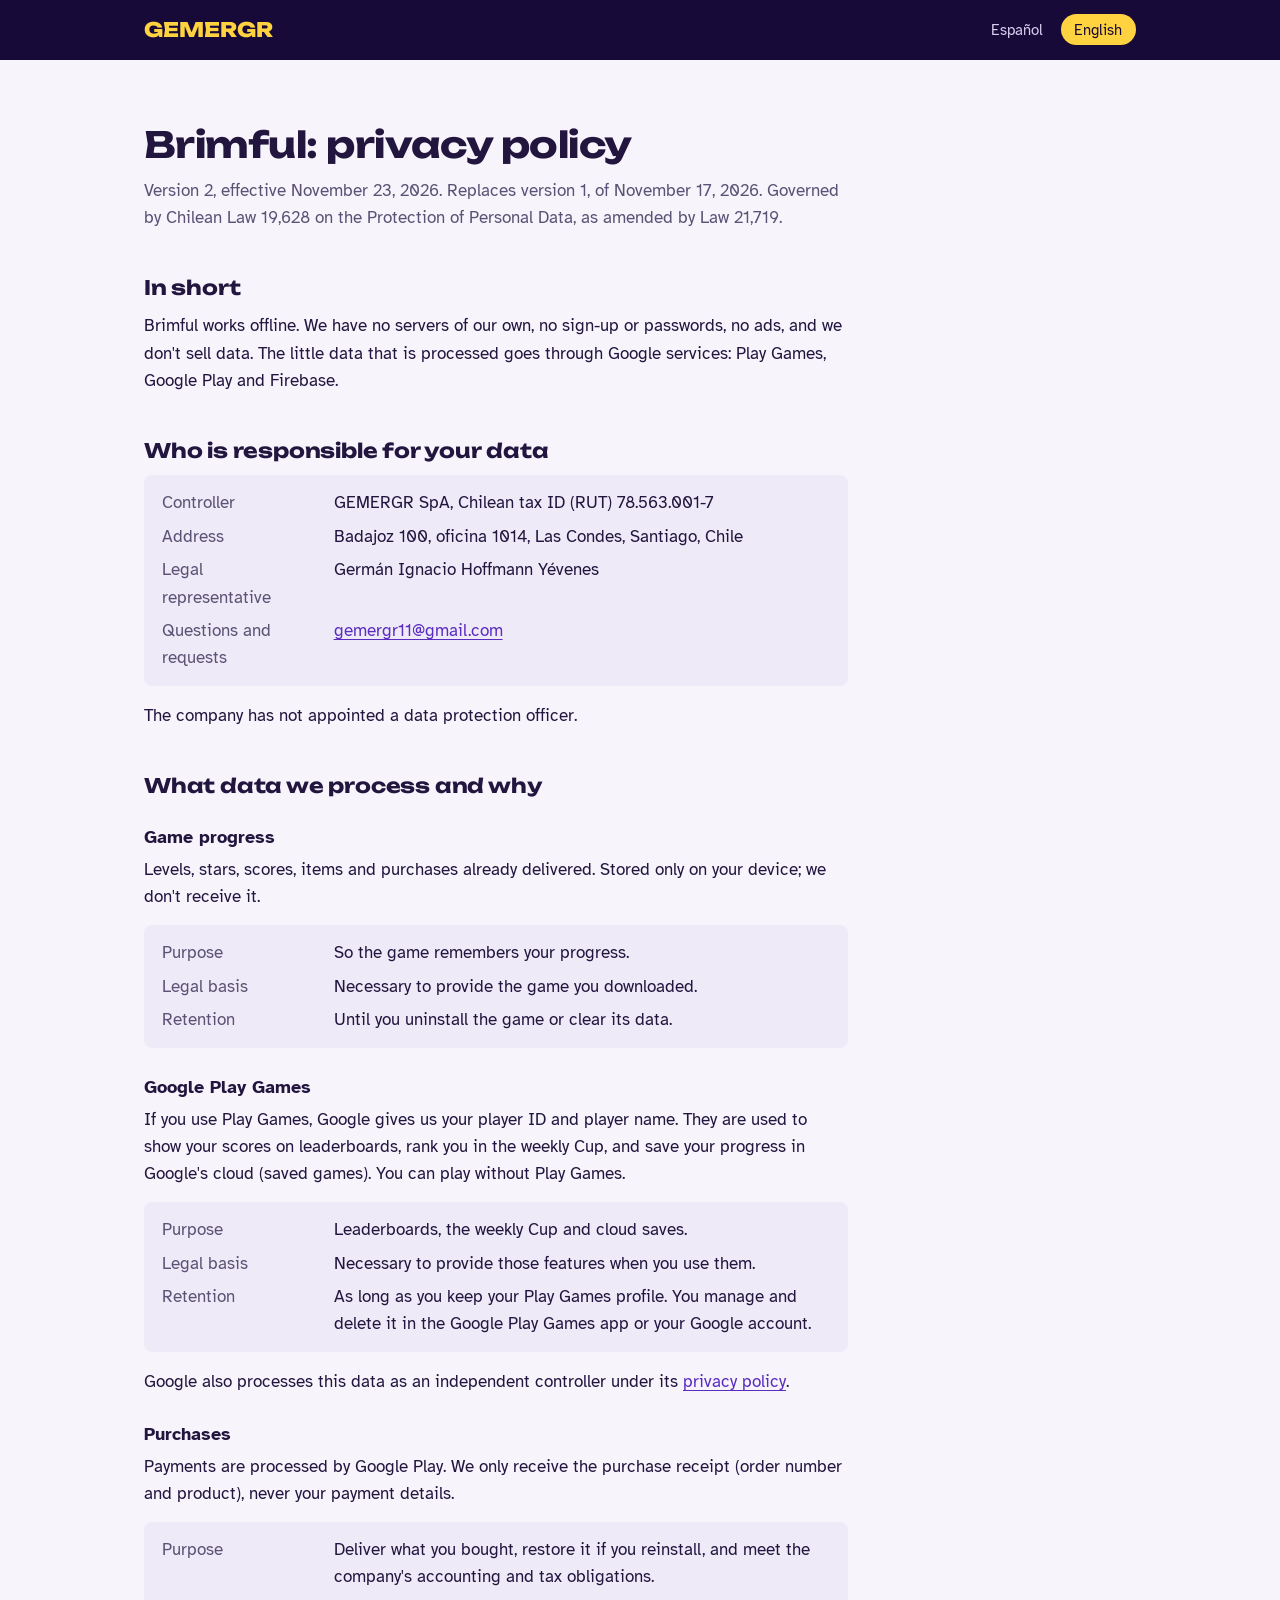
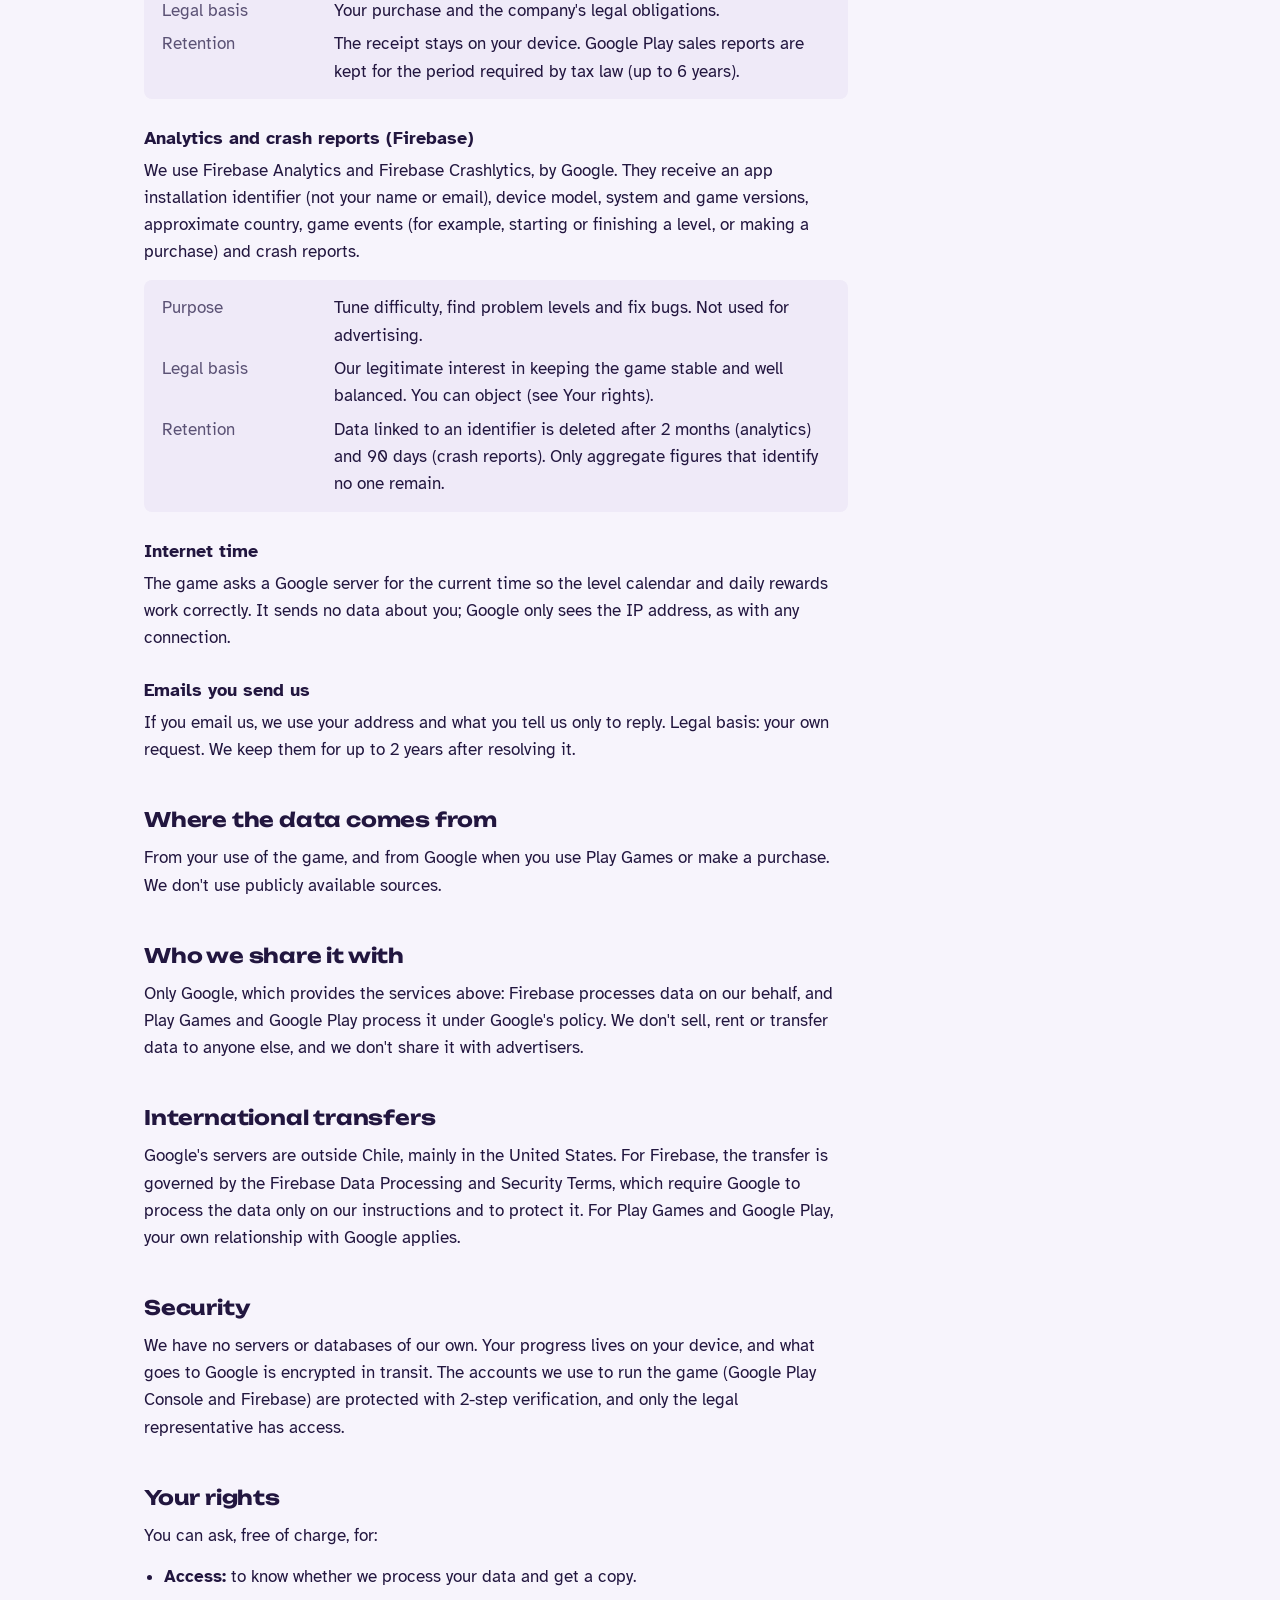
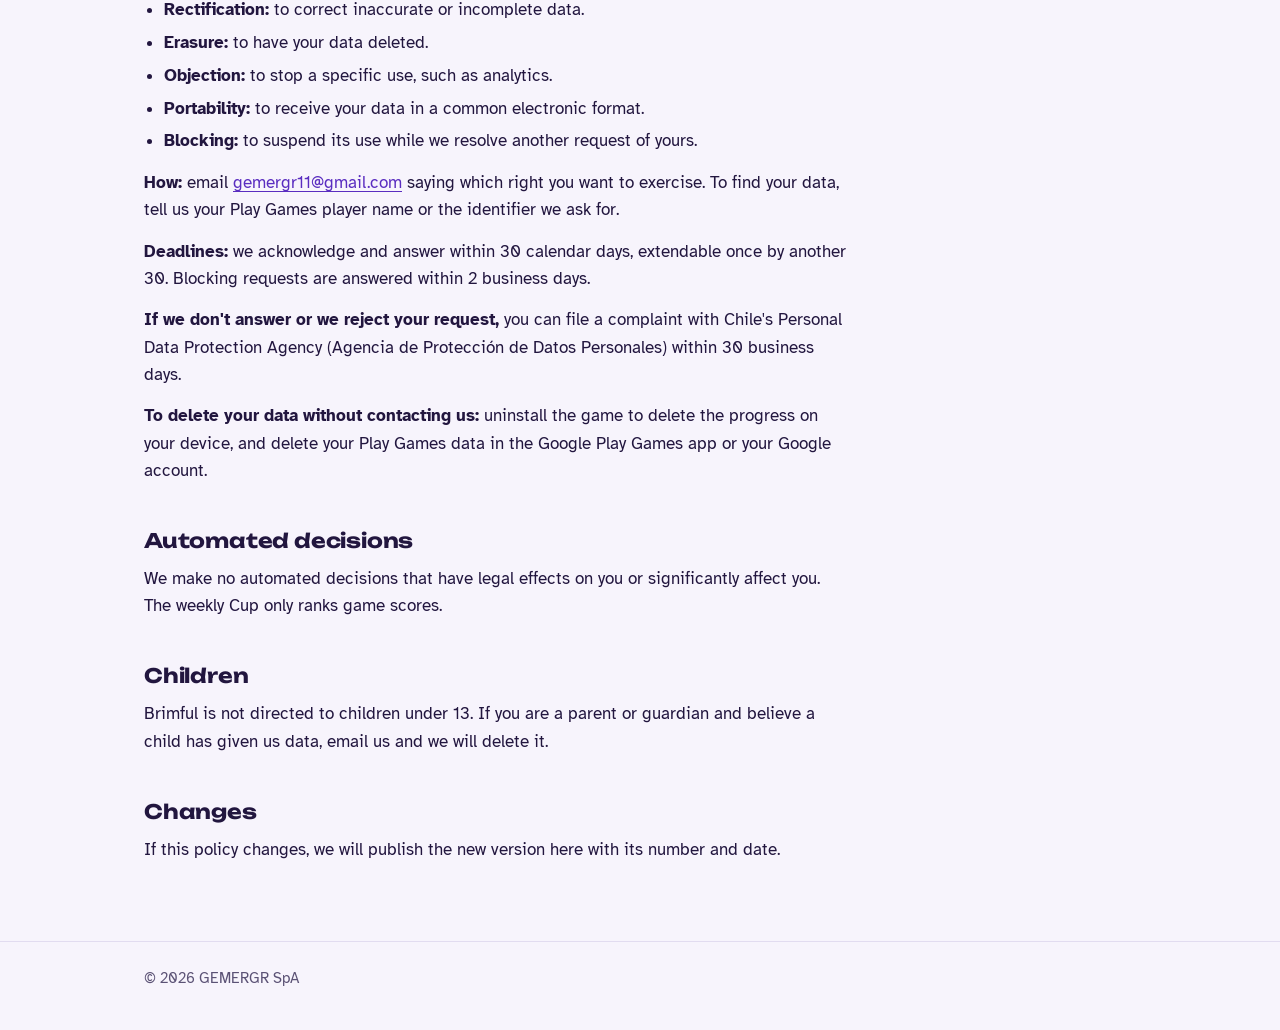
==== brimful/privacidad.html @ a755f675 "Ordenar archivos en sus carpetas (assets, assets/fuentes, brimful) Co-Authored-By: Claude Opus 5.5 <" ====
<!DOCTYPE html>
<html lang="es" class="es">
<head>
<meta charset="utf-8">
<meta name="viewport" content="width=device-width, initial-scale=1">
<title>Brimful: política de privacidad / Privacy policy</title>
<meta name="description" content="Política de privacidad de Brimful, de GEMERGR SpA. Privacy policy for Brimful by GEMERGR SpA.">
<link rel="icon" href="../favicon.svg" type="image/svg+xml">
<link rel="stylesheet" href="../assets/estilo.css">
<script>(function(){var l;try{l=localStorage.getItem('idioma')}catch(e){}if(l!=='es'&&l!=='en'){l=/^es\b/i.test(navigator.language||'')?'es':'en'}var d=document.documentElement;d.className=l;d.lang=l})();</script>
</head>
<body>

<header class="cabecera">
  <div class="envoltura">
    <a class="logo" href="../index.html">GEMERGR</a>
    <div class="idiomas" role="group" aria-label="Idioma / Language">
      <button type="button" data-idioma="es" lang="es" aria-pressed="false">Español</button>
      <button type="button" data-idioma="en" lang="en" aria-pressed="false">English</button>
    </div>
  </div>
</header>

<main class="envoltura">

<!-- ============================ ESPAÑOL ============================ -->
<article class="es" lang="es">
  <h1>Brimful: política de privacidad</h1>
  <p class="meta">Versión 2, vigente desde el 23 de noviembre de 2026. Reemplaza la versión 1, del 17 de noviembre de 2026. Se rige por la Ley 19.628 sobre Protección de los Datos Personales, modificada por la Ley 21.719.</p>

  <h2>En pocas palabras</h2>
  <p>Brimful funciona sin conexión. No tenemos servidores propios, no pedimos registro ni contraseñas, no mostramos publicidad y no vendemos datos. Lo poco que se trata pasa por servicios de Google: Play Juegos, Google Play y Firebase.</p>

  <h2>Quién es responsable de tus datos</h2>
  <dl class="ficha">
    <dt>Responsable</dt><dd>GEMERGR SpA, RUT 78.563.001-7</dd>
    <dt>Domicilio</dt><dd>Badajoz 100, oficina 1014, Las Condes, Santiago, Chile</dd>
    <dt>Representante legal</dt><dd>Germán Ignacio Hoffmann Yévenes</dd>
    <dt>Consultas y solicitudes</dt><dd><a href="mailto:gemergr11@gmail.com">gemergr11@gmail.com</a></dd>
  </dl>
  <p>La empresa no tiene un encargado de prevención designado.</p>

  <h2>Qué datos tratamos y para qué</h2>

  <h3>Progreso del juego</h3>
  <p>Niveles, estrellas, puntajes, objetos y compras ya entregadas. Se guardan solo en tu dispositivo; nosotros no los recibimos.</p>
  <dl class="ficha">
    <dt>Para qué</dt><dd>Que el juego recuerde tu avance.</dd>
    <dt>Base legal</dt><dd>Es necesario para darte el juego que descargaste.</dd>
    <dt>Conservación</dt><dd>Hasta que desinstales el juego o borres sus datos.</dd>
  </dl>

  <h3>Google Play Juegos</h3>
  <p>Si usas Play Juegos, Google nos entrega tu ID y tu nombre de jugador. Con ellos se muestran tus puntajes en los marcadores, se calcula tu puesto en la Copa semanal y se guarda tu progreso en la nube de Google (juegos guardados). Puedes jugar sin Play Juegos.</p>
  <dl class="ficha">
    <dt>Para qué</dt><dd>Marcadores, Copa semanal y guardado en la nube.</dd>
    <dt>Base legal</dt><dd>Es necesario para darte esas funciones cuando las usas.</dd>
    <dt>Conservación</dt><dd>Mientras mantengas tu perfil de Play Juegos. Lo administras y borras desde la app Google Play Juegos o tu cuenta de Google.</dd>
  </dl>
  <p>Google trata además estos datos como responsable propio, según su <a href="https://policies.google.com/privacy?hl=es">política de privacidad</a>.</p>

  <h3>Compras</h3>
  <p>Google Play procesa los pagos. Recibimos solo el comprobante de compra (número de pedido y producto), nunca tus datos de pago.</p>
  <dl class="ficha">
    <dt>Para qué</dt><dd>Entregarte lo que compraste, restaurarlo si reinstalas el juego y cumplir las obligaciones contables y tributarias de la empresa.</dd>
    <dt>Base legal</dt><dd>La compra que haces y las obligaciones legales de la empresa.</dd>
    <dt>Conservación</dt><dd>El comprobante queda en tu dispositivo. Los reportes de ventas de Google Play se guardan durante el plazo que exige la ley tributaria (hasta 6 años).</dd>
  </dl>

  <h3>Analítica y errores (Firebase)</h3>
  <p>Usamos Firebase Analytics y Firebase Crashlytics, de Google. Reciben un identificador de instalación de la app (no tu nombre ni tu correo), el modelo del dispositivo, las versiones del sistema y del juego, el país aproximado, eventos del juego (por ejemplo, empezar o terminar un nivel, o hacer una compra) y reportes de cierres inesperados.</p>
  <dl class="ficha">
    <dt>Para qué</dt><dd>Ajustar la dificultad, encontrar niveles con problemas y corregir errores. No se usan para publicidad.</dd>
    <dt>Base legal</dt><dd>Nuestro interés legítimo en mantener el juego estable y bien equilibrado. Puedes oponerte (ver Tus derechos).</dd>
    <dt>Conservación</dt><dd>Los datos ligados a un identificador se borran a los 2 meses (analítica) y a los 90 días (errores). Después solo quedan cifras agregadas que no identifican a nadie.</dd>
  </dl>

  <h3>Hora de internet</h3>
  <p>El juego consulta la hora a un servidor de Google para que el calendario de niveles y los premios diarios funcionen bien. No envía datos tuyos; Google solo ve la dirección IP, como en cualquier conexión.</p>

  <h3>Correos que nos escribes</h3>
  <p>Si nos escribes, usamos tu correo y lo que nos cuentes solo para responderte. Base legal: tu propia solicitud. Los guardamos hasta 2 años después de resolverla.</p>

  <h2>De dónde vienen los datos</h2>
  <p>De tu uso del juego, y de Google cuando usas Play Juegos o compras. No usamos fuentes de acceso público.</p>

  <h2>Con quién se comparten</h2>
  <p>Solo con Google, que presta los servicios descritos: Firebase trata los datos por encargo nuestro, y Play Juegos y Google Play los tratan bajo la política de Google. No vendemos, arrendamos ni cedemos datos a nadie más, y no los compartimos con anunciantes.</p>

  <h2>Transferencia internacional</h2>
  <p>Los servidores de Google están fuera de Chile, principalmente en Estados Unidos. Para Firebase, la transferencia se rige por los términos de procesamiento y seguridad de datos de Firebase, que obligan a Google a tratar los datos solo según nuestras instrucciones y a protegerlos. Para Play Juegos y Google Play rige la relación que tienes directamente con Google.</p>

  <h2>Seguridad</h2>
  <p>No tenemos servidores ni bases de datos propias. Tu progreso vive en tu dispositivo, y lo que va a Google viaja cifrado. Las cuentas con que administramos el juego (Google Play Console y Firebase) están protegidas con verificación en dos pasos, y solo el representante legal tiene acceso.</p>

  <h2 id="derechos">Tus derechos</h2>
  <p>Puedes pedir gratis:</p>
  <ul>
    <li><b>Acceso:</b> saber si tratamos datos tuyos y obtener una copia.</li>
    <li><b>Rectificación:</b> corregir datos inexactos o incompletos.</li>
    <li><b>Supresión:</b> que borremos tus datos.</li>
    <li><b>Oposición:</b> que dejemos de usarlos para un fin, como la analítica.</li>
    <li><b>Portabilidad:</b> recibir tus datos en un formato electrónico común.</li>
    <li><b>Bloqueo:</b> que suspendamos su uso mientras resolvemos otra solicitud tuya.</li>
  </ul>
  <p><b>Cómo:</b> escribe a <a href="mailto:gemergr11@gmail.com">gemergr11@gmail.com</a> indicando qué derecho quieres ejercer. Para encontrar tus datos, dinos tu nombre de jugador de Play Juegos o el identificador que te pidamos.</p>
  <p><b>Plazos:</b> acusamos recibo y respondemos dentro de 30 días corridos, prorrogables una vez por otros 30. Las solicitudes de bloqueo se responden en 2 días hábiles.</p>
  <p><b>Si no te respondemos o rechazamos tu solicitud,</b> puedes reclamar ante la Agencia de Protección de Datos Personales dentro de 30 días hábiles.</p>
  <p><b>Para borrar tus datos sin escribirnos:</b> desinstala el juego para borrar el progreso del dispositivo, y borra tus datos de Play Juegos desde la app Google Play Juegos o tu cuenta de Google.</p>

  <h2>Decisiones automatizadas</h2>
  <p>No tomamos decisiones automatizadas que te produzcan efectos jurídicos o te afecten de forma significativa. La Copa semanal solo ordena puntajes del juego.</p>

  <h2>Niños</h2>
  <p>Brimful no está dirigido a menores de 13 años. Si eres madre, padre o tutor y crees que un niño nos entregó datos, escríbenos y los borraremos.</p>

  <h2>Cambios</h2>
  <p>Si esta política cambia, publicaremos aquí la nueva versión con su número y su fecha.</p>
</article>

<!-- ============================ ENGLISH ============================ -->
<article class="en" lang="en">
  <h1>Brimful: privacy policy</h1>
  <p class="meta">Version 2, effective November 23, 2026. Replaces version 1, of November 17, 2026. Governed by Chilean Law 19,628 on the Protection of Personal Data, as amended by Law 21,719.</p>

  <h2>In short</h2>
  <p>Brimful works offline. We have no servers of our own, no sign-up or passwords, no ads, and we don't sell data. The little data that is processed goes through Google services: Play Games, Google Play and Firebase.</p>

  <h2>Who is responsible for your data</h2>
  <dl class="ficha">
    <dt>Controller</dt><dd>GEMERGR SpA, Chilean tax ID (RUT) 78.563.001-7</dd>
    <dt>Address</dt><dd>Badajoz 100, oficina 1014, Las Condes, Santiago, Chile</dd>
    <dt>Legal representative</dt><dd>Germán Ignacio Hoffmann Yévenes</dd>
    <dt>Questions and requests</dt><dd><a href="mailto:gemergr11@gmail.com">gemergr11@gmail.com</a></dd>
  </dl>
  <p>The company has not appointed a data protection officer.</p>

  <h2>What data we process and why</h2>

  <h3>Game progress</h3>
  <p>Levels, stars, scores, items and purchases already delivered. Stored only on your device; we don't receive it.</p>
  <dl class="ficha">
    <dt>Purpose</dt><dd>So the game remembers your progress.</dd>
    <dt>Legal basis</dt><dd>Necessary to provide the game you downloaded.</dd>
    <dt>Retention</dt><dd>Until you uninstall the game or clear its data.</dd>
  </dl>

  <h3>Google Play Games</h3>
  <p>If you use Play Games, Google gives us your player ID and player name. They are used to show your scores on leaderboards, rank you in the weekly Cup, and save your progress in Google's cloud (saved games). You can play without Play Games.</p>
  <dl class="ficha">
    <dt>Purpose</dt><dd>Leaderboards, the weekly Cup and cloud saves.</dd>
    <dt>Legal basis</dt><dd>Necessary to provide those features when you use them.</dd>
    <dt>Retention</dt><dd>As long as you keep your Play Games profile. You manage and delete it in the Google Play Games app or your Google account.</dd>
  </dl>
  <p>Google also processes this data as an independent controller under its <a href="https://policies.google.com/privacy?hl=en">privacy policy</a>.</p>

  <h3>Purchases</h3>
  <p>Payments are processed by Google Play. We only receive the purchase receipt (order number and product), never your payment details.</p>
  <dl class="ficha">
    <dt>Purpose</dt><dd>Deliver what you bought, restore it if you reinstall, and meet the company's accounting and tax obligations.</dd>
    <dt>Legal basis</dt><dd>Your purchase and the company's legal obligations.</dd>
    <dt>Retention</dt><dd>The receipt stays on your device. Google Play sales reports are kept for the period required by tax law (up to 6 years).</dd>
  </dl>

  <h3>Analytics and crash reports (Firebase)</h3>
  <p>We use Firebase Analytics and Firebase Crashlytics, by Google. They receive an app installation identifier (not your name or email), device model, system and game versions, approximate country, game events (for example, starting or finishing a level, or making a purchase) and crash reports.</p>
  <dl class="ficha">
    <dt>Purpose</dt><dd>Tune difficulty, find problem levels and fix bugs. Not used for advertising.</dd>
    <dt>Legal basis</dt><dd>Our legitimate interest in keeping the game stable and well balanced. You can object (see Your rights).</dd>
    <dt>Retention</dt><dd>Data linked to an identifier is deleted after 2 months (analytics) and 90 days (crash reports). Only aggregate figures that identify no one remain.</dd>
  </dl>

  <h3>Internet time</h3>
  <p>The game asks a Google server for the current time so the level calendar and daily rewards work correctly. It sends no data about you; Google only sees the IP address, as with any connection.</p>

  <h3>Emails you send us</h3>
  <p>If you email us, we use your address and what you tell us only to reply. Legal basis: your own request. We keep them for up to 2 years after resolving it.</p>

  <h2>Where the data comes from</h2>
  <p>From your use of the game, and from Google when you use Play Games or make a purchase. We don't use publicly available sources.</p>

  <h2>Who we share it with</h2>
  <p>Only Google, which provides the services above: Firebase processes data on our behalf, and Play Games and Google Play process it under Google's policy. We don't sell, rent or transfer data to anyone else, and we don't share it with advertisers.</p>

  <h2>International transfers</h2>
  <p>Google's servers are outside Chile, mainly in the United States. For Firebase, the transfer is governed by the Firebase Data Processing and Security Terms, which require Google to process the data only on our instructions and to protect it. For Play Games and Google Play, your own relationship with Google applies.</p>

  <h2>Security</h2>
  <p>We have no servers or databases of our own. Your progress lives on your device, and what goes to Google is encrypted in transit. The accounts we use to run the game (Google Play Console and Firebase) are protected with 2-step verification, and only the legal representative has access.</p>

  <h2 id="rights">Your rights</h2>
  <p>You can ask, free of charge, for:</p>
  <ul>
    <li><b>Access:</b> to know whether we process your data and get a copy.</li>
    <li><b>Rectification:</b> to correct inaccurate or incomplete data.</li>
    <li><b>Erasure:</b> to have your data deleted.</li>
    <li><b>Objection:</b> to stop a specific use, such as analytics.</li>
    <li><b>Portability:</b> to receive your data in a common electronic format.</li>
    <li><b>Blocking:</b> to suspend its use while we resolve another request of yours.</li>
  </ul>
  <p><b>How:</b> email <a href="mailto:gemergr11@gmail.com">gemergr11@gmail.com</a> saying which right you want to exercise. To find your data, tell us your Play Games player name or the identifier we ask for.</p>
  <p><b>Deadlines:</b> we acknowledge and answer within 30 calendar days, extendable once by another 30. Blocking requests are answered within 2 business days.</p>
  <p><b>If we don't answer or we reject your request,</b> you can file a complaint with Chile's Personal Data Protection Agency (Agencia de Protección de Datos Personales) within 30 business days.</p>
  <p><b>To delete your data without contacting us:</b> uninstall the game to delete the progress on your device, and delete your Play Games data in the Google Play Games app or your Google account.</p>

  <h2>Automated decisions</h2>
  <p>We make no automated decisions that have legal effects on you or significantly affect you. The weekly Cup only ranks game scores.</p>

  <h2>Children</h2>
  <p>Brimful is not directed to children under 13. If you are a parent or guardian and believe a child has given us data, email us and we will delete it.</p>

  <h2>Changes</h2>
  <p>If this policy changes, we will publish the new version here with its number and date.</p>
</article>

</main>

<footer>
  <div class="envoltura"><p>© 2026 GEMERGR SpA</p></div>
</footer>

<script>(function(){var d=document.documentElement,b=document.querySelectorAll('[data-idioma]');function marcar(){for(var i=0;i<b.length;i++){b[i].setAttribute('aria-pressed',String(b[i].getAttribute('data-idioma')===d.className))}}for(var i=0;i<b.length;i++){b[i].addEventListener('click',function(){var l=this.getAttribute('data-idioma');d.className=l;d.lang=l;try{localStorage.setItem('idioma',l)}catch(e){}marcar()})}marcar()})();</script>
</body>
</html>
---- assets/estilo.css ----
/* GEMERGR SpA — estilos del sitio */

@font-face { font-family: "Unbounded"; src: url(fuentes/unbounded-800.woff2) format("woff2"); font-weight: 800; font-display: block; }
@font-face { font-family: "Unbounded"; src: url(fuentes/unbounded-700.woff2) format("woff2"); font-weight: 700; font-display: swap; }
@font-face { font-family: "Atkinson Hyperlegible"; src: url(fuentes/atkinson-400.woff2) format("woff2"); font-weight: 400; font-display: swap; }
@font-face { font-family: "Atkinson Hyperlegible"; src: url(fuentes/atkinson-700.woff2) format("woff2"); font-weight: 700; font-display: swap; }

:root {
  --noche: #170A38;       /* fondo de la portada */
  --vidrio: #2E1870;      /* interior vacío de las letras */
  --violeta: #5A2DC0;     /* enlaces */
  --oro: #FFD23F;
  --oro-hondo: #E08A00;
  --espuma: #FFF6C2;
  --papel: #F7F4FC;
  --tinta: #22163F;
  --tinta-suave: #5B5275;
  --linea: #E2DCF0;
  --ficha: #EFEAF8;
  --ancho: 68rem;
  --display: "Unbounded", system-ui, sans-serif;
  --texto: "Atkinson Hyperlegible", system-ui, sans-serif;
}

* { box-sizing: border-box; }
html { -webkit-text-size-adjust: 100%; }
body { margin: 0; background: var(--papel); color: var(--tinta); font: 400 1.0625rem/1.6 var(--texto); }

/* Idioma: el script pone la clase "es" o "en" en <html> */
html.es .en, html.en .es { display: none !important; }

a { color: var(--violeta); text-underline-offset: .18em; text-decoration-thickness: 1px; }
a:hover { text-decoration-thickness: 2px; }
:focus-visible { outline: 3px solid var(--oro-hondo); outline-offset: 3px; border-radius: 2px; }

.envoltura { max-width: var(--ancho); margin: 0 auto; padding-inline: clamp(1.25rem, 5vw, 3rem); }

/* Selector de idioma */
.idiomas { display: flex; gap: .25rem; }
.idiomas button {
  font: inherit; font-size: .9375rem; line-height: 1.2;
  color: #D6CEEE; background: none; border: 0; border-radius: 999px;
  padding: .4rem .85rem; cursor: pointer;
}
.idiomas button:hover { color: #fff; }
.idiomas button[aria-pressed="true"] { color: var(--noche); background: var(--oro); }

/* Portada */
.portada { background: var(--noche); color: var(--papel); }
.portada .barra { display: flex; justify-content: flex-end; padding-top: 1.25rem; }
.portada h1 { margin: clamp(2rem, 7vw, 4.5rem) 0 0; line-height: 0; }
.marca { display: block; width: 100%; height: auto; overflow: visible; }
.marca text { font-family: var(--display); font-weight: 800; }
.lema {
  margin: clamp(1rem, 2.5vw, 1.75rem) 0 0; padding-bottom: clamp(2.75rem, 8vw, 5rem);
  font-size: clamp(1.125rem, 2.3vw, 1.4rem); line-height: 1.4; color: #E9E3F7; max-width: 34ch;
}
.nivel { animation: llenar 1.9s cubic-bezier(.22, .8, .25, 1) .15s both; }
@keyframes llenar { from { transform: translateY(190px); } to { transform: translateY(0); } }
@media (prefers-reduced-motion: reduce) { .nivel { animation: none; } }

/* Contenido */
main { padding: clamp(2.5rem, 6vw, 4rem) 0 4rem; }
main section + section { margin-top: 3.5rem; }
h2 { font: 700 1.375rem/1.25 var(--display); letter-spacing: -.01em; margin: 0 0 1.25rem; }

.juego { display: grid; grid-template-columns: 7rem 1fr; gap: 1.5rem; align-items: start; max-width: 46rem; }
.juego img { display: block; width: 7rem; height: 7rem; border-radius: 1.6rem; }
.juego h3 { font: 700 1.25rem/1.2 var(--display); margin: .2rem 0 .5rem; }
.juego p { margin: 0 0 .5rem; }
.estado { color: var(--tinta-suave); }

.correo { font-size: 1.25rem; }

dl.datos { display: grid; grid-template-columns: max-content 1fr; gap: .5rem 2rem; margin: 0; max-width: 46rem; }
dl.datos dt { color: var(--tinta-suave); }
dl.datos dd { margin: 0; }

footer { border-top: 1px solid var(--linea); padding: 1.5rem 0 2.5rem; color: var(--tinta-suave); font-size: .9375rem; }
footer p { margin: 0; }

/* Páginas interiores (políticas) */
.cabecera { background: var(--noche); }
.cabecera .envoltura { display: flex; align-items: center; justify-content: space-between; gap: 1rem; padding-top: .9rem; padding-bottom: .9rem; }
.logo { font: 800 1.25rem/1 var(--display); color: var(--oro); text-decoration: none; }
.logo:hover { color: var(--espuma); }

article { max-width: 44rem; }
article h1 { font: 700 clamp(1.625rem, 4.2vw, 2.25rem)/1.15 var(--display); letter-spacing: -.015em; margin: 0 0 .75rem; }
.meta { color: var(--tinta-suave); margin: 0 0 2.25rem; }
article h2 { font-size: 1.25rem; margin: 2.75rem 0 .75rem; }
article h3 { font: 700 1.125rem/1.3 var(--texto); margin: 1.75rem 0 .4rem; }
article p { margin: 0 0 .9rem; }
article ul { padding-left: 1.25rem; margin: 0 0 .9rem; }
article li { margin-bottom: .35rem; }

dl.ficha { display: grid; grid-template-columns: 9.5rem 1fr; gap: .4rem 1.25rem; margin: .75rem 0 1rem; padding: .9rem 1.1rem; background: var(--ficha); border-radius: .5rem; }
dl.ficha dt { color: var(--tinta-suave); }
dl.ficha dd { margin: 0; }

@media (max-width: 36rem) {
  .juego { grid-template-columns: 5rem 1fr; gap: 1rem; }
  .juego img { width: 5rem; height: 5rem; border-radius: 1.15rem; }
  dl.datos, dl.ficha { grid-template-columns: 1fr; gap: 0; }
  dl.datos dd, dl.ficha dd { margin-bottom: .7rem; }
  dl.ficha dd:last-child { margin-bottom: 0; }
}
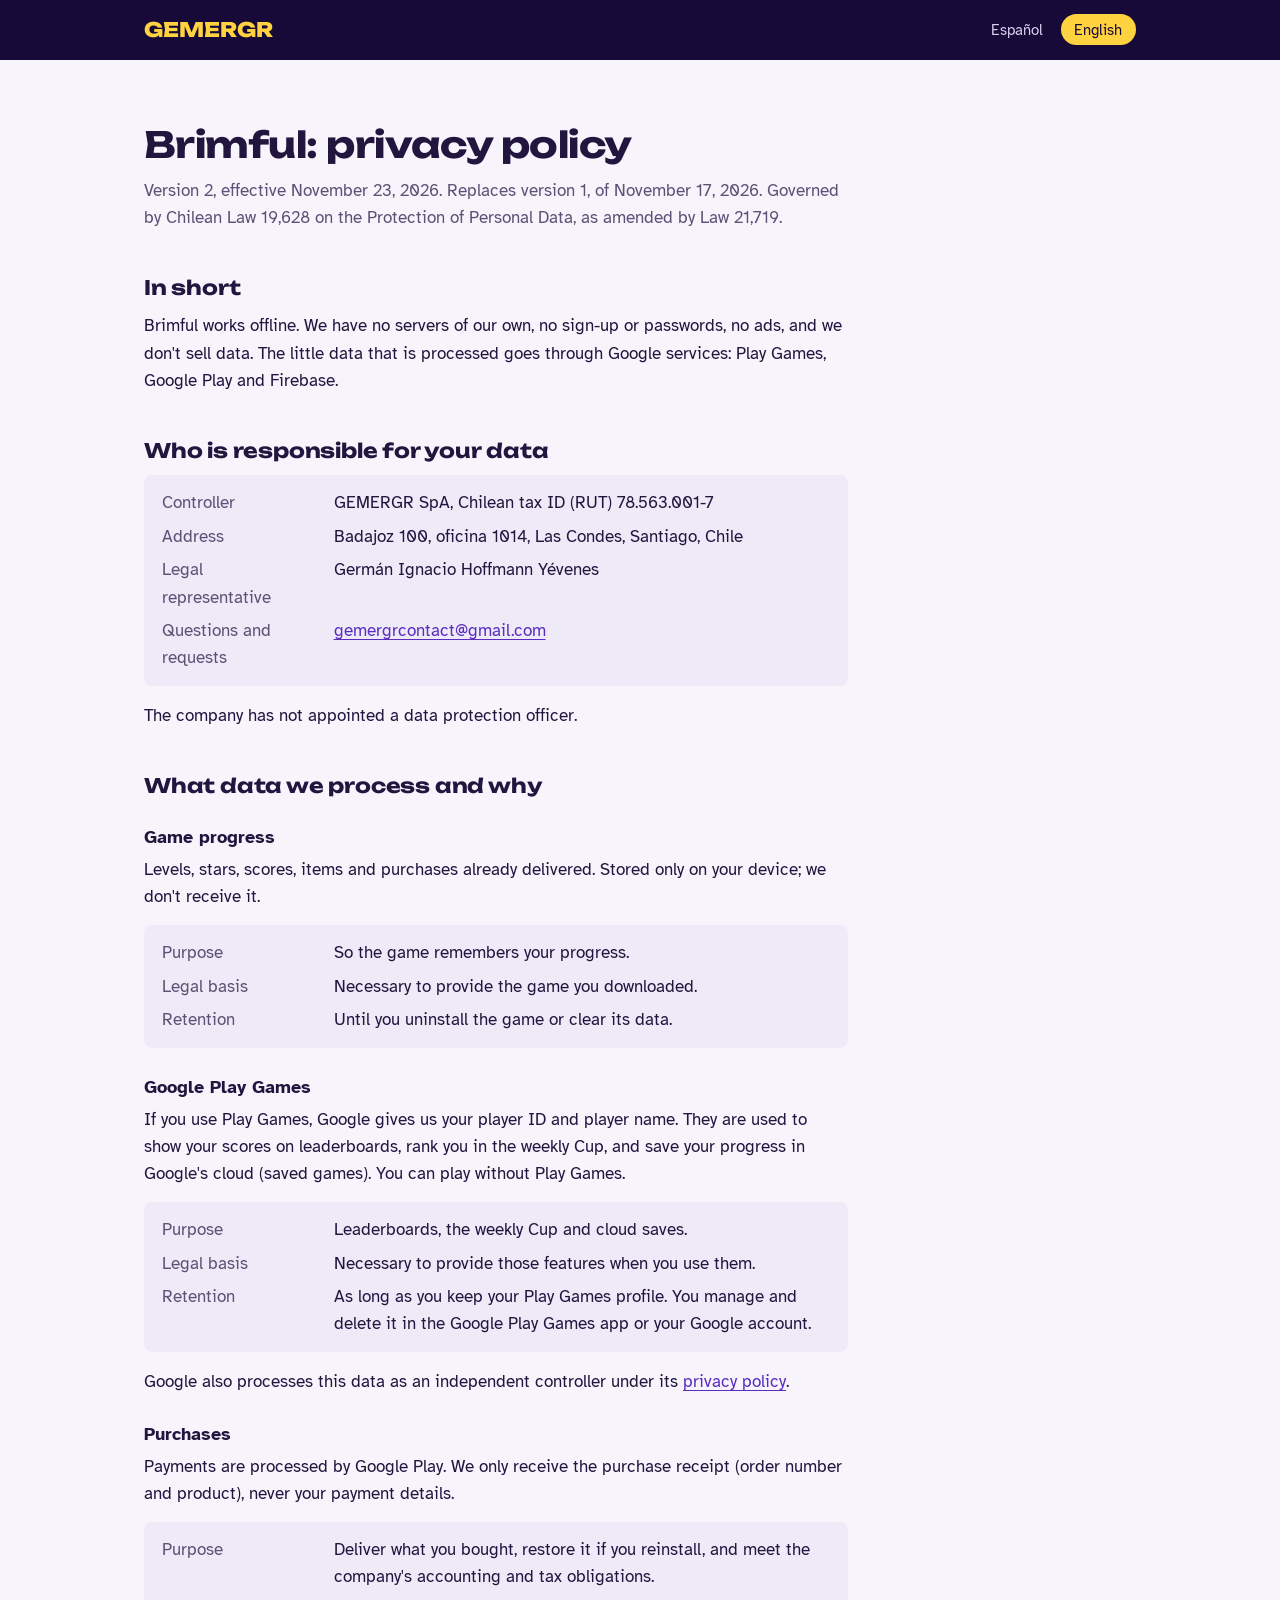
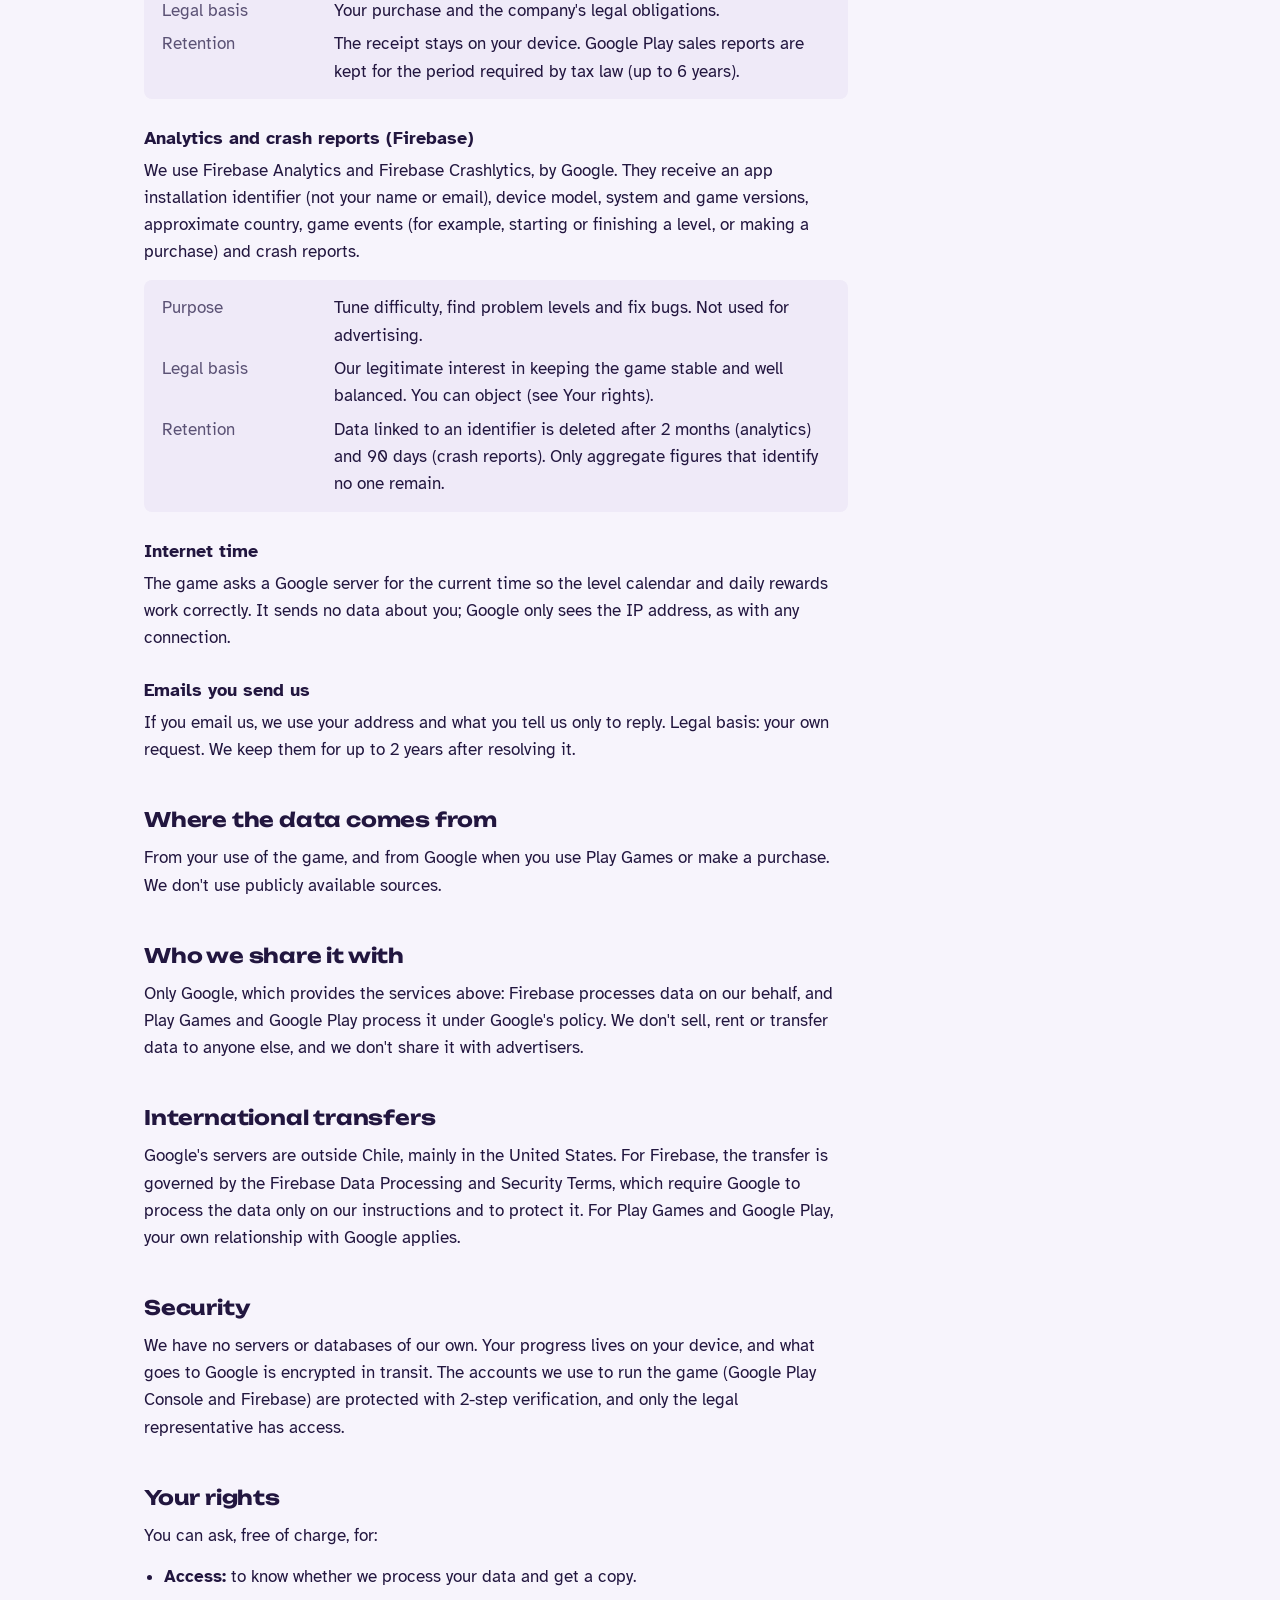
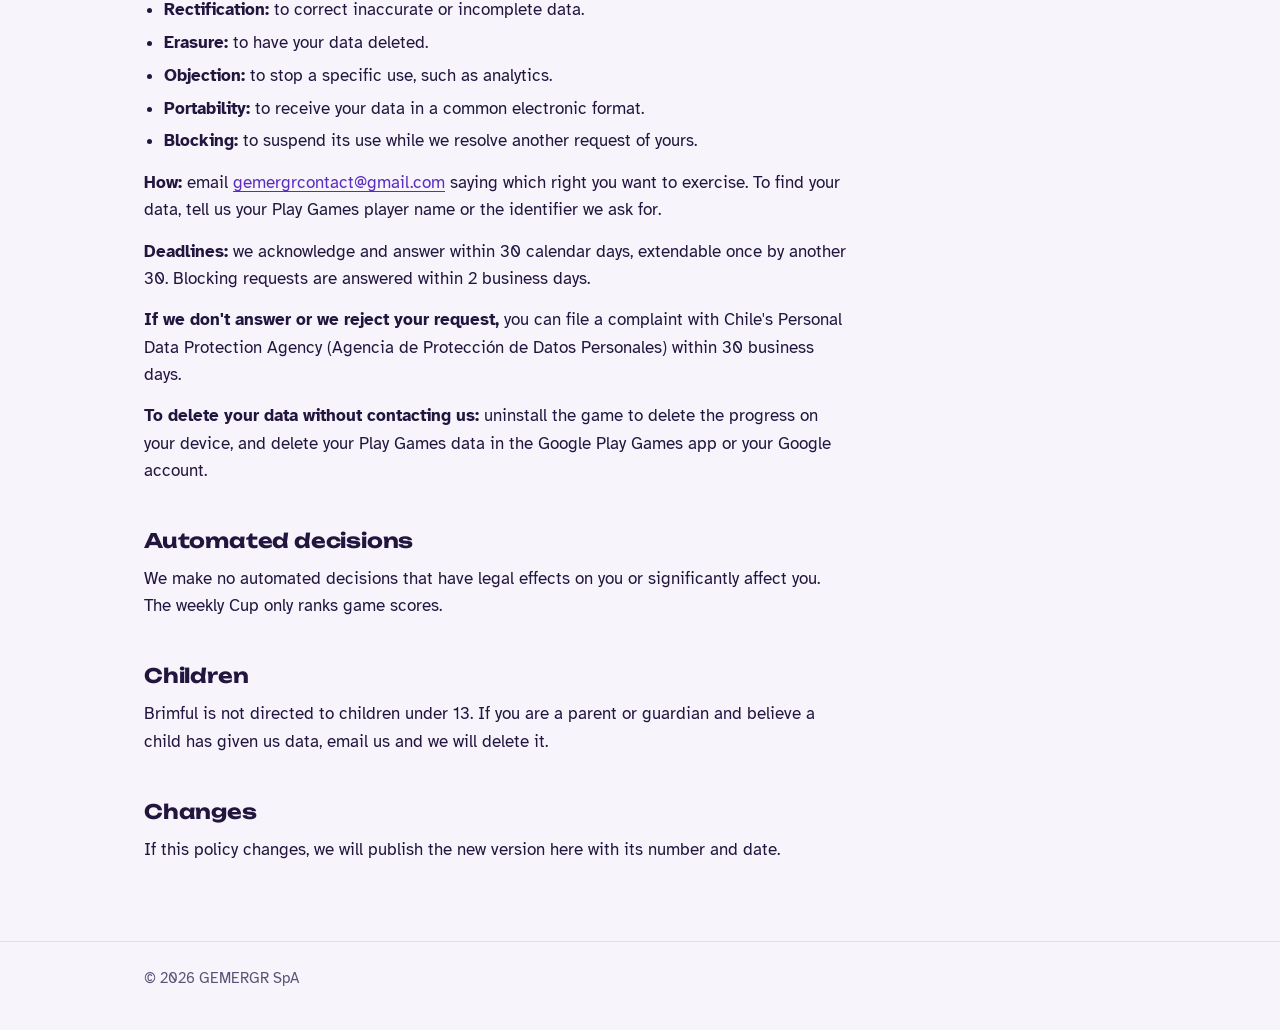
==== commit fd4fa7e9: "Update contact email addresses in privacidad.html" ====
--- a/brimful/privacidad.html
+++ b/brimful/privacidad.html
@@ -36,7 +36,7 @@
     <dt>Responsable</dt><dd>GEMERGR SpA, RUT 78.563.001-7</dd>
     <dt>Domicilio</dt><dd>Badajoz 100, oficina 1014, Las Condes, Santiago, Chile</dd>
     <dt>Representante legal</dt><dd>Germán Ignacio Hoffmann Yévenes</dd>
-    <dt>Consultas y solicitudes</dt><dd><a href="mailto:gemergr11@gmail.com">gemergr11@gmail.com</a></dd>
+    <dt>Consultas y solicitudes</dt><dd><a href="mailto:gemergrcontact@gmail.com">gemergrcontact@gmail.com</a></dd>
   </dl>
   <p>La empresa no tiene un encargado de prevención designado.</p>
 
@@ -103,7 +103,7 @@
     <li><b>Portabilidad:</b> recibir tus datos en un formato electrónico común.</li>
     <li><b>Bloqueo:</b> que suspendamos su uso mientras resolvemos otra solicitud tuya.</li>
   </ul>
-  <p><b>Cómo:</b> escribe a <a href="mailto:gemergr11@gmail.com">gemergr11@gmail.com</a> indicando qué derecho quieres ejercer. Para encontrar tus datos, dinos tu nombre de jugador de Play Juegos o el identificador que te pidamos.</p>
+  <p><b>Cómo:</b> escribe a <a href="mailto:gemergrcontact@gmail.com">gemergrcontact@gmail.com</a> indicando qué derecho quieres ejercer. Para encontrar tus datos, dinos tu nombre de jugador de Play Juegos o el identificador que te pidamos.</p>
   <p><b>Plazos:</b> acusamos recibo y respondemos dentro de 30 días corridos, prorrogables una vez por otros 30. Las solicitudes de bloqueo se responden en 2 días hábiles.</p>
   <p><b>Si no te respondemos o rechazamos tu solicitud,</b> puedes reclamar ante la Agencia de Protección de Datos Personales dentro de 30 días hábiles.</p>
   <p><b>Para borrar tus datos sin escribirnos:</b> desinstala el juego para borrar el progreso del dispositivo, y borra tus datos de Play Juegos desde la app Google Play Juegos o tu cuenta de Google.</p>
@@ -131,7 +131,7 @@
     <dt>Controller</dt><dd>GEMERGR SpA, Chilean tax ID (RUT) 78.563.001-7</dd>
     <dt>Address</dt><dd>Badajoz 100, oficina 1014, Las Condes, Santiago, Chile</dd>
     <dt>Legal representative</dt><dd>Germán Ignacio Hoffmann Yévenes</dd>
-    <dt>Questions and requests</dt><dd><a href="mailto:gemergr11@gmail.com">gemergr11@gmail.com</a></dd>
+    <dt>Questions and requests</dt><dd><a href="mailto:gemergrcontact@gmail.com">gemergrcontact@gmail.com</a></dd>
   </dl>
   <p>The company has not appointed a data protection officer.</p>
 
@@ -198,7 +198,7 @@
     <li><b>Portability:</b> to receive your data in a common electronic format.</li>
     <li><b>Blocking:</b> to suspend its use while we resolve another request of yours.</li>
   </ul>
-  <p><b>How:</b> email <a href="mailto:gemergr11@gmail.com">gemergr11@gmail.com</a> saying which right you want to exercise. To find your data, tell us your Play Games player name or the identifier we ask for.</p>
+  <p><b>How:</b> email <a href="mailto:gemergrcontact@gmail.com">gemergrcontact@gmail.com</a> saying which right you want to exercise. To find your data, tell us your Play Games player name or the identifier we ask for.</p>
   <p><b>Deadlines:</b> we acknowledge and answer within 30 calendar days, extendable once by another 30. Blocking requests are answered within 2 business days.</p>
   <p><b>If we don't answer or we reject your request,</b> you can file a complaint with Chile's Personal Data Protection Agency (Agencia de Protección de Datos Personales) within 30 business days.</p>
   <p><b>To delete your data without contacting us:</b> uninstall the game to delete the progress on your device, and delete your Play Games data in the Google Play Games app or your Google account.</p>
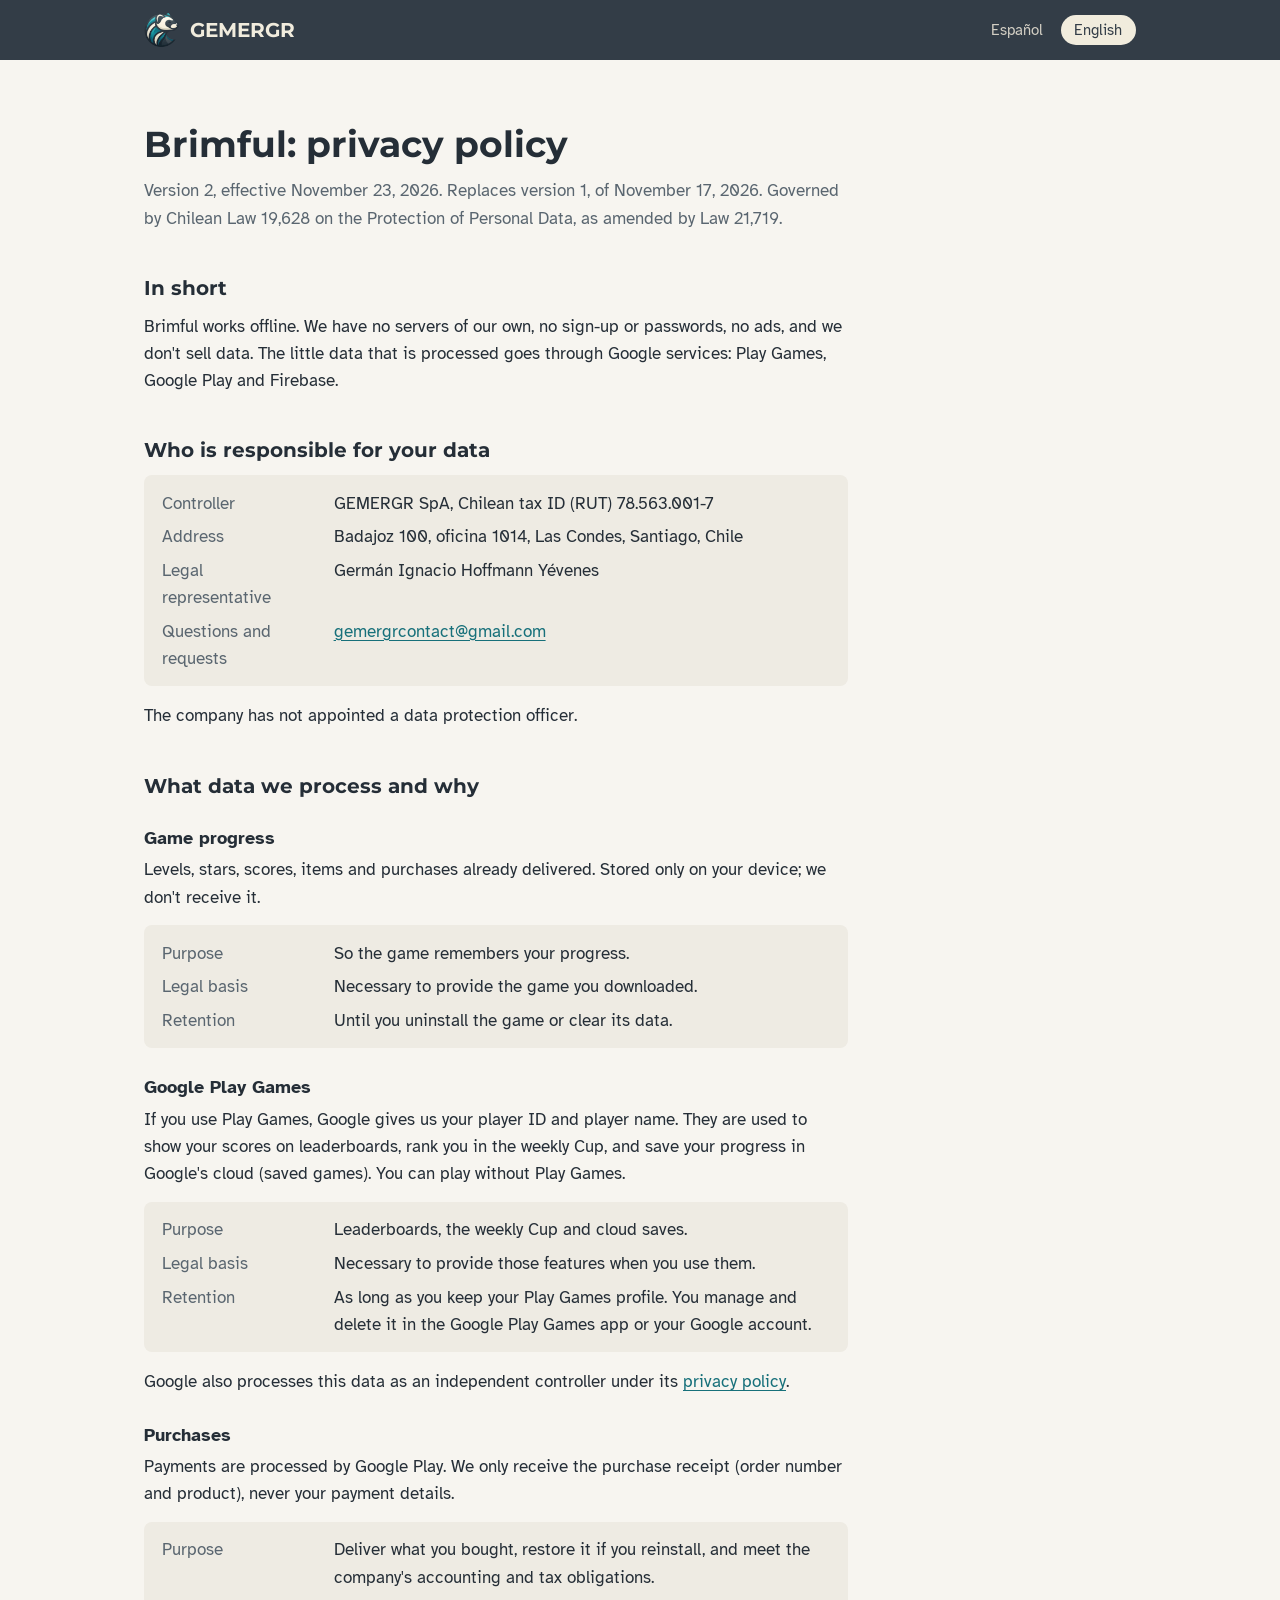
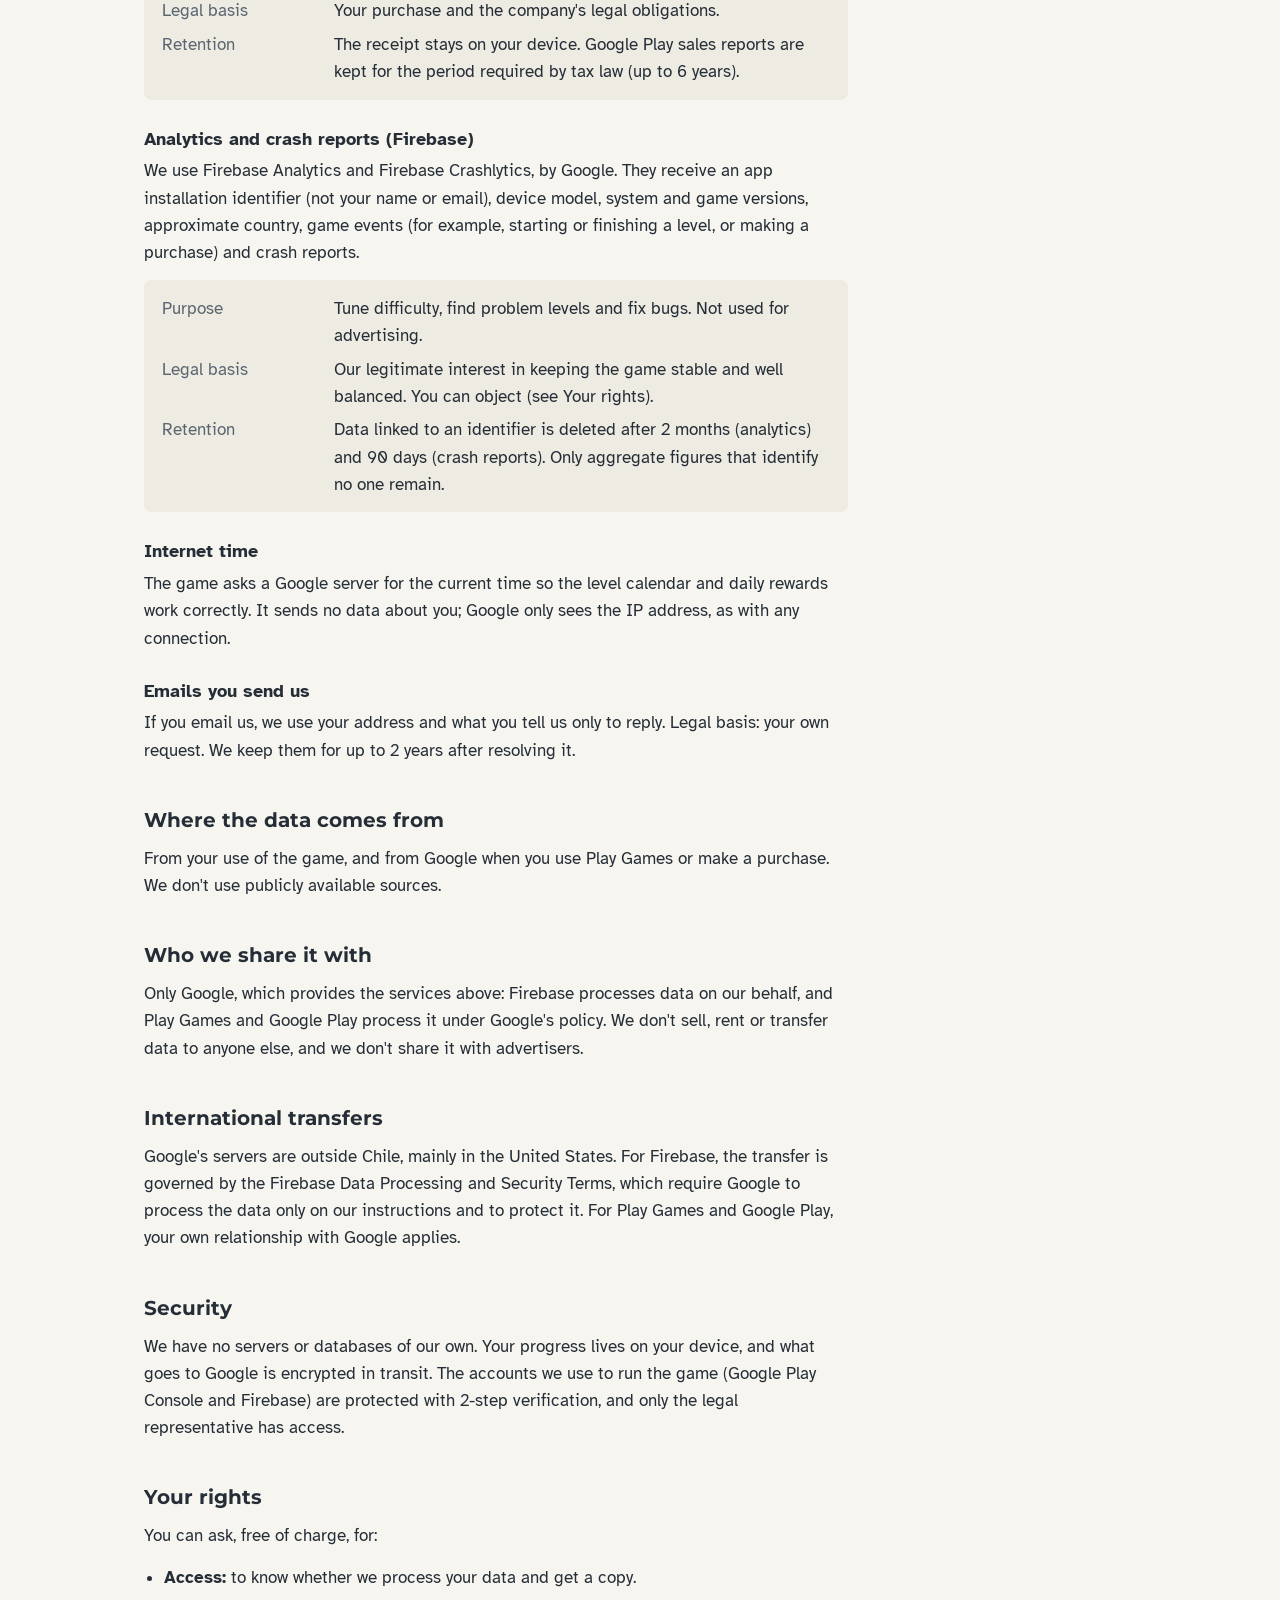
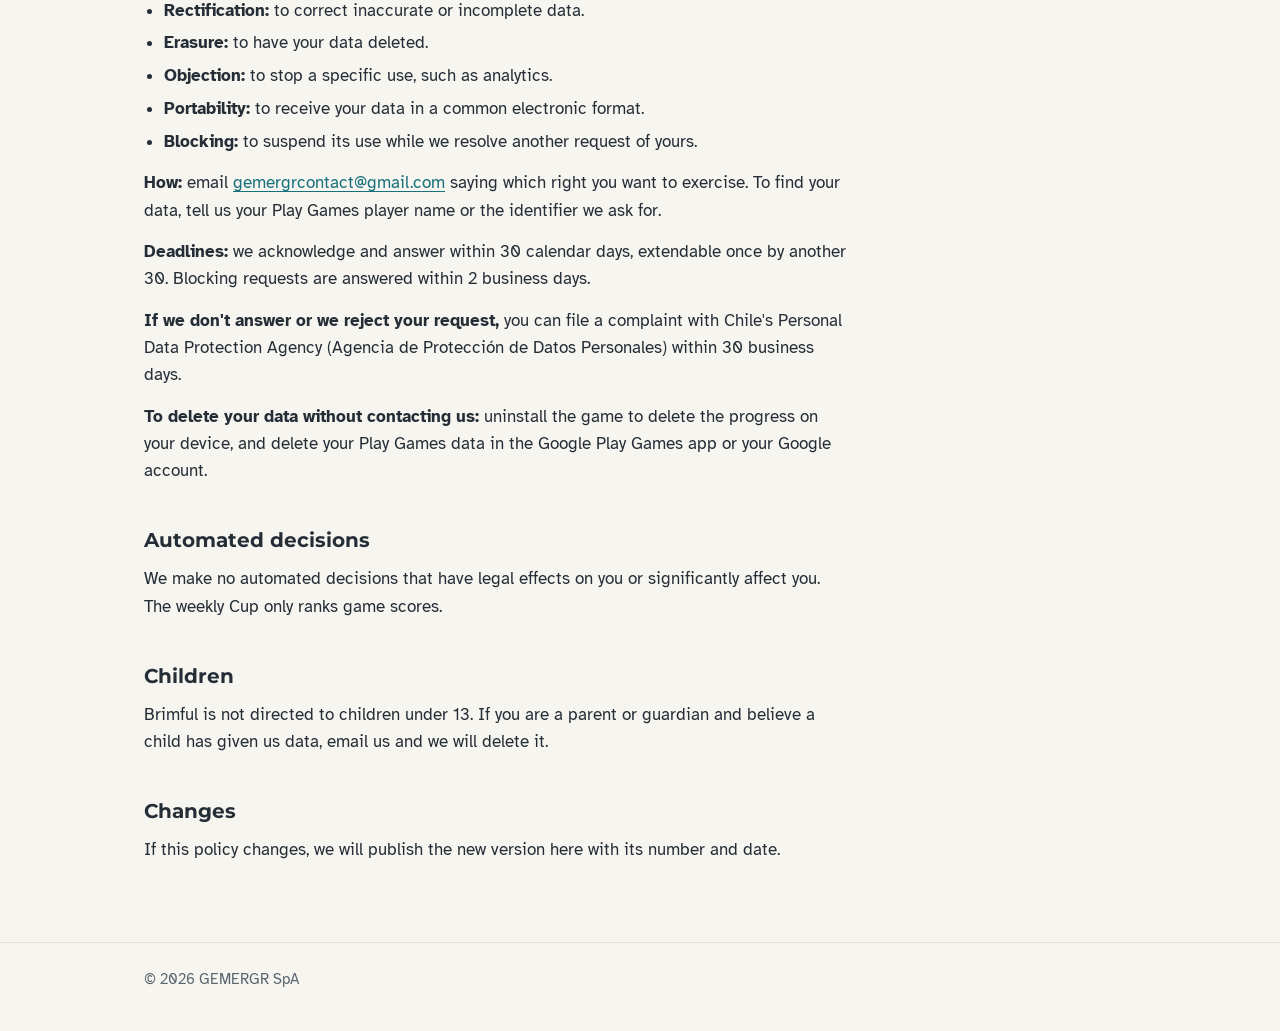
==== commit ffd7d96a: "Update favicon and logo in privacidad.html" ====
--- a/brimful/privacidad.html
+++ b/brimful/privacidad.html
@@ -5,7 +5,10 @@
 <meta name="viewport" content="width=device-width, initial-scale=1">
 <title>Brimful: política de privacidad / Privacy policy</title>
 <meta name="description" content="Política de privacidad de Brimful, de GEMERGR SpA. Privacy policy for Brimful by GEMERGR SpA.">
-<link rel="icon" href="../favicon.svg" type="image/svg+xml">
+<link rel="icon" href="../favicon-32.png" sizes="32x32" type="image/png">
+<link rel="icon" href="../favicon-192.png" sizes="192x192" type="image/png">
+<link rel="apple-touch-icon" href="../apple-touch-icon.png">
+<meta name="theme-color" content="#333D47">
 <link rel="stylesheet" href="../assets/estilo.css">
 <script>(function(){var l;try{l=localStorage.getItem('idioma')}catch(e){}if(l!=='es'&&l!=='en'){l=/^es\b/i.test(navigator.language||'')?'es':'en'}var d=document.documentElement;d.className=l;d.lang=l})();</script>
 </head>
@@ -13,7 +16,7 @@
 
 <header class="cabecera">
   <div class="envoltura">
-    <a class="logo" href="../index.html">GEMERGR</a>
+    <a class="logo" href="../index.html"><img src="../emblema.webp" alt="" width="36" height="36">GEMERGR</a>
     <div class="idiomas" role="group" aria-label="Idioma / Language">
       <button type="button" data-idioma="es" lang="es" aria-pressed="false">Español</button>
       <button type="button" data-idioma="en" lang="en" aria-pressed="false">English</button>
--- a/assets/estilo.css
+++ b/assets/estilo.css
@@ -1,24 +1,23 @@
 /* GEMERGR SpA — estilos del sitio */
 
-@font-face { font-family: "Unbounded"; src: url(fuentes/unbounded-800.woff2) format("woff2"); font-weight: 800; font-display: block; }
-@font-face { font-family: "Unbounded"; src: url(fuentes/unbounded-700.woff2) format("woff2"); font-weight: 700; font-display: swap; }
+@font-face { font-family: "Montserrat"; src: url(../montserrat-700.woff2) format("woff2"); font-weight: 700; font-display: swap; }
 @font-face { font-family: "Atkinson Hyperlegible"; src: url(fuentes/atkinson-400.woff2) format("woff2"); font-weight: 400; font-display: swap; }
 @font-face { font-family: "Atkinson Hyperlegible"; src: url(fuentes/atkinson-700.woff2) format("woff2"); font-weight: 700; font-display: swap; }
 
 :root {
-  --noche: #170A38;       /* fondo de la portada */
-  --vidrio: #2E1870;      /* interior vacío de las letras */
-  --violeta: #5A2DC0;     /* enlaces */
-  --oro: #FFD23F;
-  --oro-hondo: #E08A00;
-  --espuma: #FFF6C2;
-  --papel: #F7F4FC;
-  --tinta: #22163F;
-  --tinta-suave: #5B5275;
-  --linea: #E2DCF0;
-  --ficha: #EFEAF8;
+  /* Colores tomados del logo */
+  --pizarra: #333D47;     /* fondo de portada y cabecera */
+  --turquesa: #2A9AA6;
+  --turquesa-honda: #17707A; /* enlaces sobre fondo claro */
+  --crema: #F1ECDD;       /* logotipo y texto sobre pizarra */
+  --crema-suave: #D3CFC4;
+  --papel: #F7F5F0;
+  --tinta: #252E37;
+  --tinta-suave: #5A6670;
+  --linea: #E3DFD5;
+  --ficha: #EEEBE3;
   --ancho: 68rem;
-  --display: "Unbounded", system-ui, sans-serif;
+  --marca: "Montserrat", system-ui, sans-serif;
   --texto: "Atkinson Hyperlegible", system-ui, sans-serif;
 }
 
@@ -29,9 +28,9 @@
 /* Idioma: el script pone la clase "es" o "en" en <html> */
 html.es .en, html.en .es { display: none !important; }
 
-a { color: var(--violeta); text-underline-offset: .18em; text-decoration-thickness: 1px; }
+a { color: var(--turquesa-honda); text-underline-offset: .18em; text-decoration-thickness: 1px; }
 a:hover { text-decoration-thickness: 2px; }
-:focus-visible { outline: 3px solid var(--oro-hondo); outline-offset: 3px; border-radius: 2px; }
+:focus-visible { outline: 3px solid var(--turquesa); outline-offset: 3px; border-radius: 2px; }
 
 .envoltura { max-width: var(--ancho); margin: 0 auto; padding-inline: clamp(1.25rem, 5vw, 3rem); }
 
@@ -39,34 +38,28 @@
 .idiomas { display: flex; gap: .25rem; }
 .idiomas button {
   font: inherit; font-size: .9375rem; line-height: 1.2;
-  color: #D6CEEE; background: none; border: 0; border-radius: 999px;
+  color: var(--crema-suave); background: none; border: 0; border-radius: 999px;
   padding: .4rem .85rem; cursor: pointer;
 }
 .idiomas button:hover { color: #fff; }
-.idiomas button[aria-pressed="true"] { color: var(--noche); background: var(--oro); }
+.idiomas button[aria-pressed="true"] { color: var(--pizarra); background: var(--crema); }
 
-/* Portada */
-.portada { background: var(--noche); color: var(--papel); }
+/* Portada: logo completo (emblema sobre el logotipo), como en la marca */
+.portada { background: var(--pizarra); color: var(--crema); }
 .portada .barra { display: flex; justify-content: flex-end; padding-top: 1.25rem; }
-.portada h1 { margin: clamp(2rem, 7vw, 4.5rem) 0 0; line-height: 0; }
-.marca { display: block; width: 100%; height: auto; overflow: visible; }
-.marca text { font-family: var(--display); font-weight: 800; }
-.lema {
-  margin: clamp(1rem, 2.5vw, 1.75rem) 0 0; padding-bottom: clamp(2.75rem, 8vw, 5rem);
-  font-size: clamp(1.125rem, 2.3vw, 1.4rem); line-height: 1.4; color: #E9E3F7; max-width: 34ch;
-}
-.nivel { animation: llenar 1.9s cubic-bezier(.22, .8, .25, 1) .15s both; }
-@keyframes llenar { from { transform: translateY(190px); } to { transform: translateY(0); } }
-@media (prefers-reduced-motion: reduce) { .nivel { animation: none; } }
+.sello { text-align: center; padding: clamp(.5rem, 3vw, 1.5rem) 0 clamp(3rem, 8vw, 5rem); }
+.emblema { display: block; width: clamp(140px, 24vw, 210px); height: auto; margin: 0 auto; }
+.logotipo { font: 700 clamp(2.9rem, 7.6vw, 5rem)/1 var(--marca); letter-spacing: .01em; color: var(--crema); margin: clamp(.9rem, 2.4vw, 1.4rem) 0 0; }
+.lema { margin: 1.1rem auto 0; max-width: 34ch; font-size: clamp(1.0625rem, 2vw, 1.25rem); line-height: 1.45; color: var(--crema-suave); }
 
 /* Contenido */
 main { padding: clamp(2.5rem, 6vw, 4rem) 0 4rem; }
 main section + section { margin-top: 3.5rem; }
-h2 { font: 700 1.375rem/1.25 var(--display); letter-spacing: -.01em; margin: 0 0 1.25rem; }
+h2 { font: 700 1.375rem/1.25 var(--marca); margin: 0 0 1.25rem; }
 
 .juego { display: grid; grid-template-columns: 7rem 1fr; gap: 1.5rem; align-items: start; max-width: 46rem; }
 .juego img { display: block; width: 7rem; height: 7rem; border-radius: 1.6rem; }
-.juego h3 { font: 700 1.25rem/1.2 var(--display); margin: .2rem 0 .5rem; }
+.juego h3 { font: 700 1.25rem/1.2 var(--marca); margin: .2rem 0 .5rem; }
 .juego p { margin: 0 0 .5rem; }
 .estado { color: var(--tinta-suave); }
 
@@ -80,13 +73,14 @@
 footer p { margin: 0; }
 
 /* Páginas interiores (políticas) */
-.cabecera { background: var(--noche); }
-.cabecera .envoltura { display: flex; align-items: center; justify-content: space-between; gap: 1rem; padding-top: .9rem; padding-bottom: .9rem; }
-.logo { font: 800 1.25rem/1 var(--display); color: var(--oro); text-decoration: none; }
-.logo:hover { color: var(--espuma); }
+.cabecera { background: var(--pizarra); }
+.cabecera .envoltura { display: flex; align-items: center; justify-content: space-between; gap: 1rem; padding-top: .75rem; padding-bottom: .75rem; }
+.logo { display: inline-flex; align-items: center; gap: .6rem; font: 700 1.25rem/1 var(--marca); color: var(--crema); text-decoration: none; }
+.logo img { width: 2.25rem; height: 2.25rem; }
+.logo:hover { color: #fff; }
 
 article { max-width: 44rem; }
-article h1 { font: 700 clamp(1.625rem, 4.2vw, 2.25rem)/1.15 var(--display); letter-spacing: -.015em; margin: 0 0 .75rem; }
+article h1 { font: 700 clamp(1.625rem, 4.2vw, 2.25rem)/1.15 var(--marca); margin: 0 0 .75rem; }
 .meta { color: var(--tinta-suave); margin: 0 0 2.25rem; }
 article h2 { font-size: 1.25rem; margin: 2.75rem 0 .75rem; }
 article h3 { font: 700 1.125rem/1.3 var(--texto); margin: 1.75rem 0 .4rem; }
